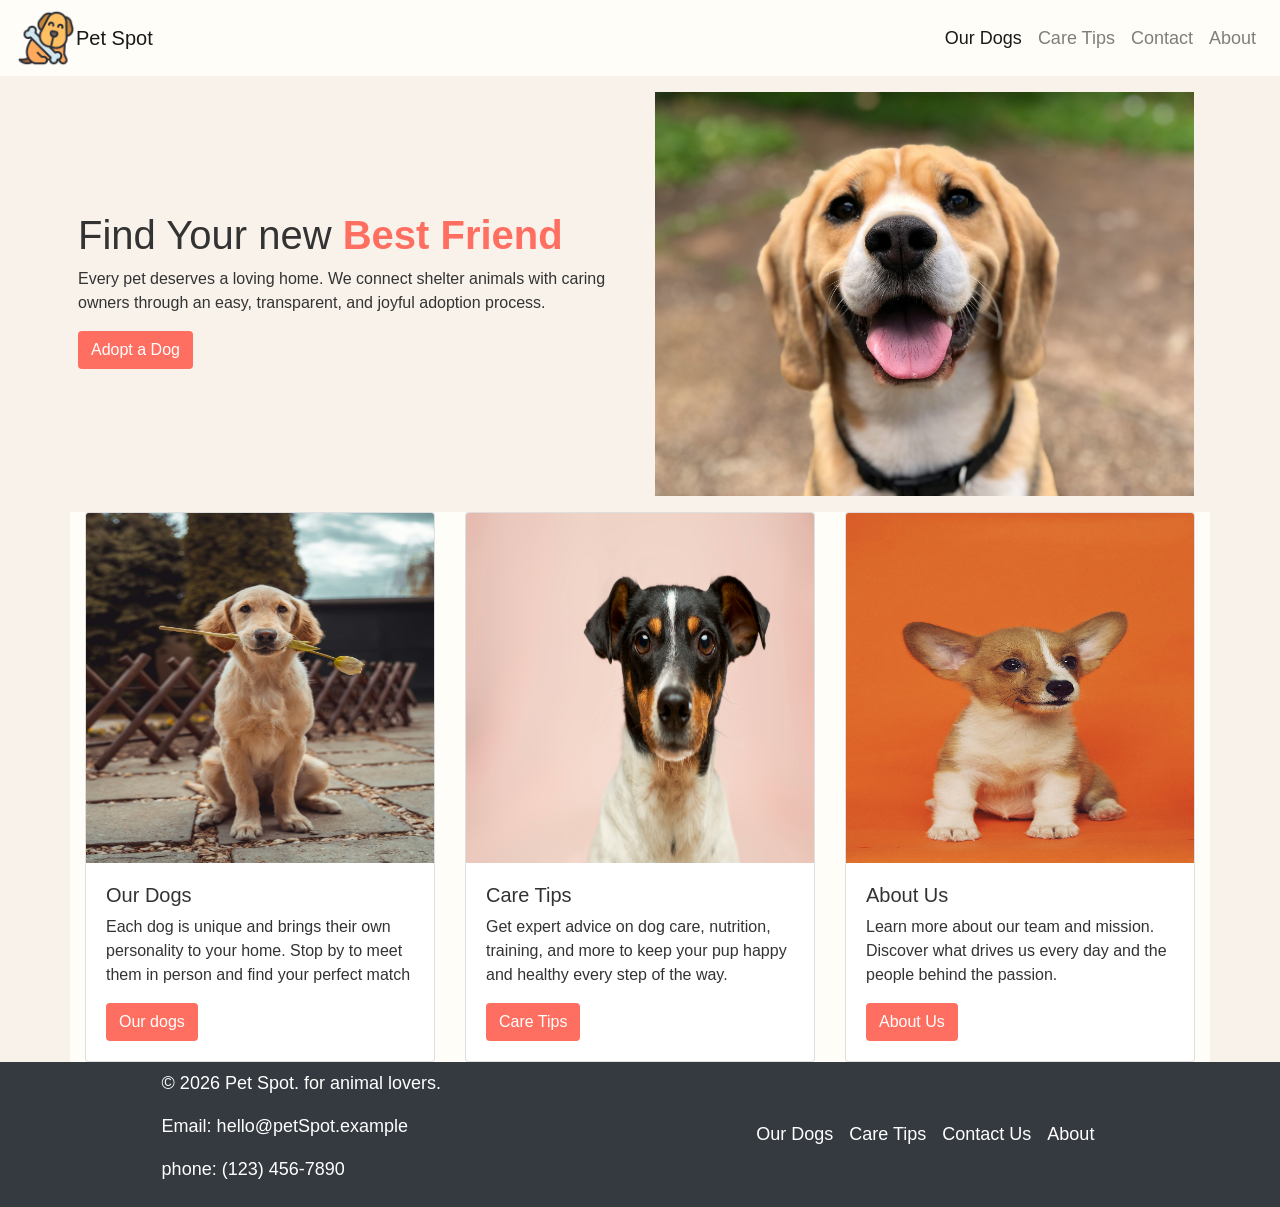
==== index.html @ 76439980 "initial bootstrap transition" ====
<html lang="en">
  <head>
    <meta charset="UTF-8" />
    <meta name="viewport" content="width=device-width, initial-scale=1.0" />
    <title>index</title>
    <meta name="author" content="Henry Blandon" />
    <meta
      name="description"
      content="people can adopt pets from our local pet shop. 
      we provide friendly service and healthy pets. 
      pets are trained for easy home adaptation. we have a variety of breeds available for adoption,
      including Pit Bulls, golden retrievers, and other popular breeds."
    />
    <meta
      name="keywords"
      content="pet, dogs , adoptions, puppies, dog food, dog grooming, best friends, companion"
    />
    <meta name="date created" content="2026-09-27" />
    <meta name="last updated" content="2026-09-27" />
    <link
      rel="stylesheet"
      href="https://cdn.jsdelivr.net/npm/bootstrap@4.4.1/dist/css/bootstrap.min.css"
      integrity="sha384-Vkoo8x4CGsO3+Hhxv8T/Q5PaXtkKtu6ug5TOeNV6gBiFeWPGFN9MuhOf23Q9Ifjh"
      crossorigin="anonymous"
    />
    <link rel="stylesheet" href="./css/global.css" />
    <link rel="stylesheet" href="./css/index.css" />
    <link
      rel="stylesheet"
      href="https://cdnjs.cloudflare.com/ajax/libs/animate.css/4.1.1/animate.min.css"
    />
  </head>
  <!-- The home page Assessed different page layouts and page structures using image placeholders.
Connections: The pages use a ref attribute to connect and facilitate navigation to the contact page and care tips.
Creating value: The page content empathizes with customers looking to adopt a pet.
Christian World View: The page content expresses the virtues of compassion and care.
 -->
  <body>
    <header id="share-nav"></header>
    <main>
      <!-- this section is the her section contains message on the left and picture onthe right -->
      <section class="container hero-section">
        <div class="row p-2">
          <div
            class="col-sm d-flex justify-content-center align-items-center hero-text"
          >
            <div class="row mb-2">
              <h1 id="scramble">
                <bold>Find Your new </bold
                ><span class="myspan">Best Friend</span>
              </h1>
              <p>
                Every pet deserves a loving home. We connect shelter animals
                with caring owners through an easy, transparent, and joyful
                adoption process.
              </p>
              <a class="btn" href="dogs.html">Adopt a Dog</a>
            </div>
          </div>
          <div class="col-sm p-2 justify-content-center align-items-center">
            <img
              class="hero-img"
              src="images/home_hero.jpg"
              alt="Dog photo for hero section"
            />
          </div>
        </div>
      </section>
      <!-- this section present main pages of the site in a card format -->
      <section class="container cards-section">
        <div class="card-deck my-media-query justify-content-center">
          <div class="card">
            <img src="images/card1.jpg" class="card-img-top img" alt="..." />
            <div class="card-body">
              <h5>Our Dogs</h5>
              <p class="card-text">
                Each dog is unique and brings their own personality to your
                home. Stop by to meet them in person and find your perfect match
              </p>
              <a href="./dogs.html" class="btn">Our dogs</a>
            </div>
          </div>

          <div class="card">
            <img src="images/card2.jpg" class="card-img-top img" alt="..." />
            <div class="card-body">
              <h5>Care Tips</h5>
              <p class="card-text">
                Get expert advice on dog care, nutrition, training, and more to
                keep your pup happy and healthy every step of the way.
              </p>
              <a href="./careTips.html" class="btn">Care Tips</a>
            </div>
          </div>

          <div class="card">
            <img src="images/card3.jpg" class="card-img-top img" alt="..." />
            <div class="card-body">
              <h5>About Us</h5>
              <p class="card-text">
                Learn more about our team and mission. Discover what drives us
                every day and the people behind the passion.
              </p>
              <a href="./about.html" class="btn">About Us</a>
            </div>
          </div>
        </div>
      </section>
    </main>
    <footer id="footernav"></footer>
    <script src="./js/componentLoader.js"></script>
    <script type="module" src="./js/index.js"></script>
    <script
      src="https://code.jquery.com/jquery-3.4.1.slim.min.js"
      integrity="sha384-J6qa4849blE2+poT4WnyKhv5vZF5SrPo0iEjwBvKU7imGFAV0wwj1yYfoRSJoZ+n"
      crossorigin="anonymous"
    ></script>
    <script
      src="https://cdn.jsdelivr.net/npm/popper.js@1.16.0/dist/umd/popper.min.js"
      integrity="sha384-Q6E9RHvbIyZFJoft+2mJbHaEWldlvI9IOYy5n3zV9zzTtmI3UksdQRVvoxMfooAo"
      crossorigin="anonymous"
    ></script>
    <script
      src="https://cdn.jsdelivr.net/npm/bootstrap@4.4.1/dist/js/bootstrap.min.js"
      integrity="sha384-wfSDF2E50Y2D1uUdj0O3uMBJnjuUD4Ih7YwaYd1iqfktj0Uod8GCExl3Og8ifwB6"
      crossorigin="anonymous"
    ></script>
  </body>
</html>
---- css/global.css ----
:root {
  --bs-primary: #ff5722;
}

body {
  background-color: #f8f2eb;
  color: #333;
}

.logo {
  width: 60px;
}

nav {
  font-size: 1.125rem;
}
footer,
.nav-footer li a {
  color: white;
}
---- css/index.css ----
/* first section  hero section*/

.hero-text {
  width: 100%;
}

.hero-img {
  width: 100%;
  height: 100%;
}

.hero-img:hover {
  filter: brightness(110%);
}

.hero-section a {
  text-decoration: none;
  color: white;
}

.myspan {
  color: #ff6f61;
  font-weight: bold;
  overflow: auto;
}

/* **************
card section 
*****************/

.cards-section {
  background-color: #fefdf8;
}
.btn {
  background-color: #ff6f61;
}
.img {
  width: 100%;
  height: 350px;
}
.img:hover {
  border: 2px solid red;
}

.cards-section a {
  text-decoration: none;
  color: white;
}

/* media query to make card column in medium size screen*/
@media (max-width: 767.98px) {
  .my-media-query {
    display: flex;
    flex-direction: column;
  }
}
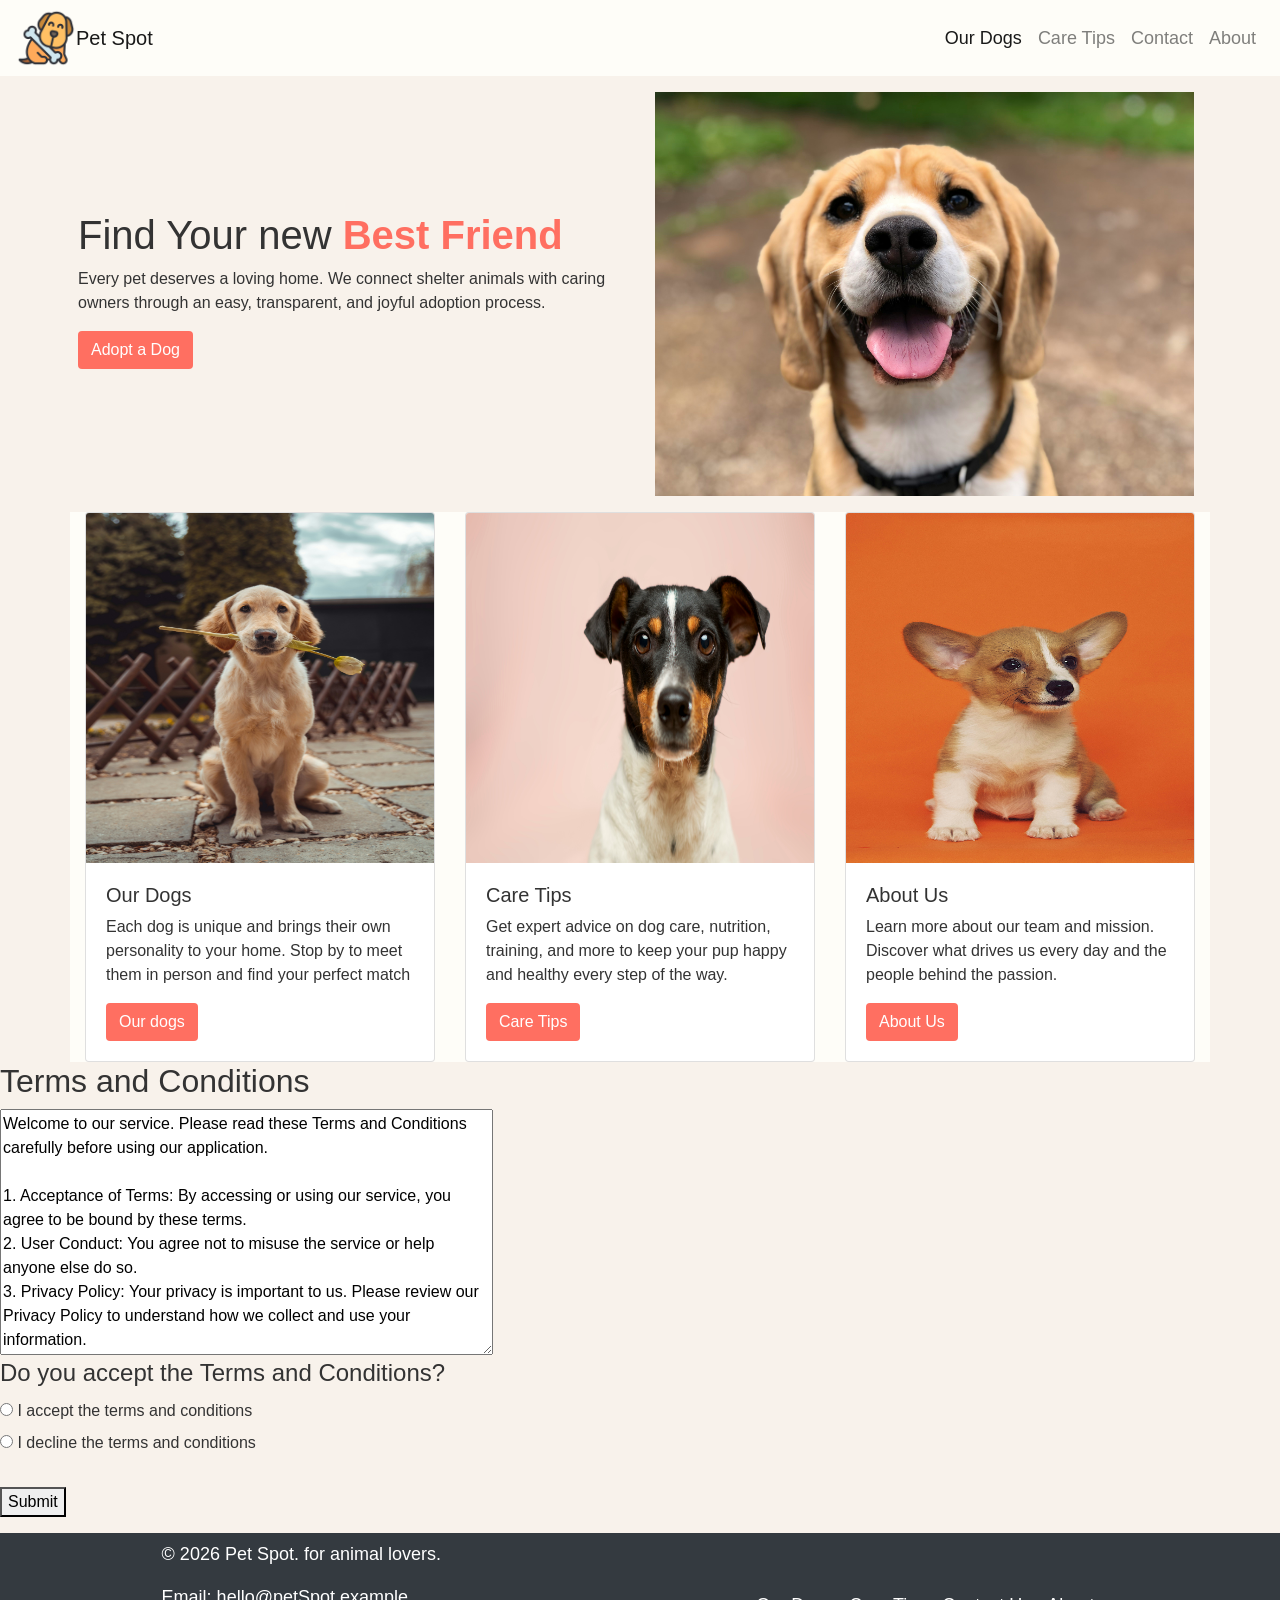
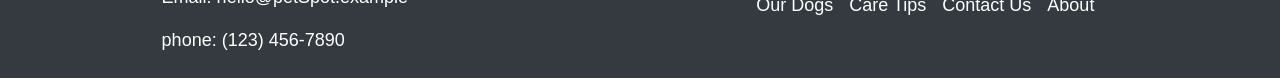
==== commit 01e72177: "added term and condition form and surrender a dog form to contact page" ====
--- a/index.html
+++ b/index.html
@@ -106,6 +106,52 @@
           </div>
         </div>
       </section>
+      <section>
+        <form>
+          <h2>Terms and Conditions</h2>
+
+          <div>
+            <textarea readonly rows="10" cols="50">
+Welcome to our service. Please read these Terms and Conditions carefully before using our application.
+
+1. Acceptance of Terms: By accessing or using our service, you agree to be bound by these terms.
+2. User Conduct: You agree not to misuse the service or help anyone else do so.
+3. Privacy Policy: Your privacy is important to us. Please review our Privacy Policy to understand how we collect and use your information.
+4. Termination: We reserve the right to suspend or terminate access to our service at any time without prior notice.
+    </textarea
+            >
+          </div>
+
+          <fieldset>
+            <legend>Do you accept the Terms and Conditions?</legend>
+
+            <div>
+              <input
+                type="radio"
+                id="accept"
+                name="terms_agreement"
+                value="accept"
+                required
+              />
+              <label for="accept">I accept the terms and conditions</label>
+            </div>
+
+            <div>
+              <input
+                type="radio"
+                id="decline"
+                name="terms_agreement"
+                value="decline"
+              />
+              <label for="decline">I decline the terms and conditions</label>
+            </div>
+          </fieldset>
+
+          <br />
+
+          <button type="submit">Submit</button>
+        </form>
+      </section>
     </main>
     <footer id="footernav"></footer>
     <script src="./js/componentLoader.js"></script>
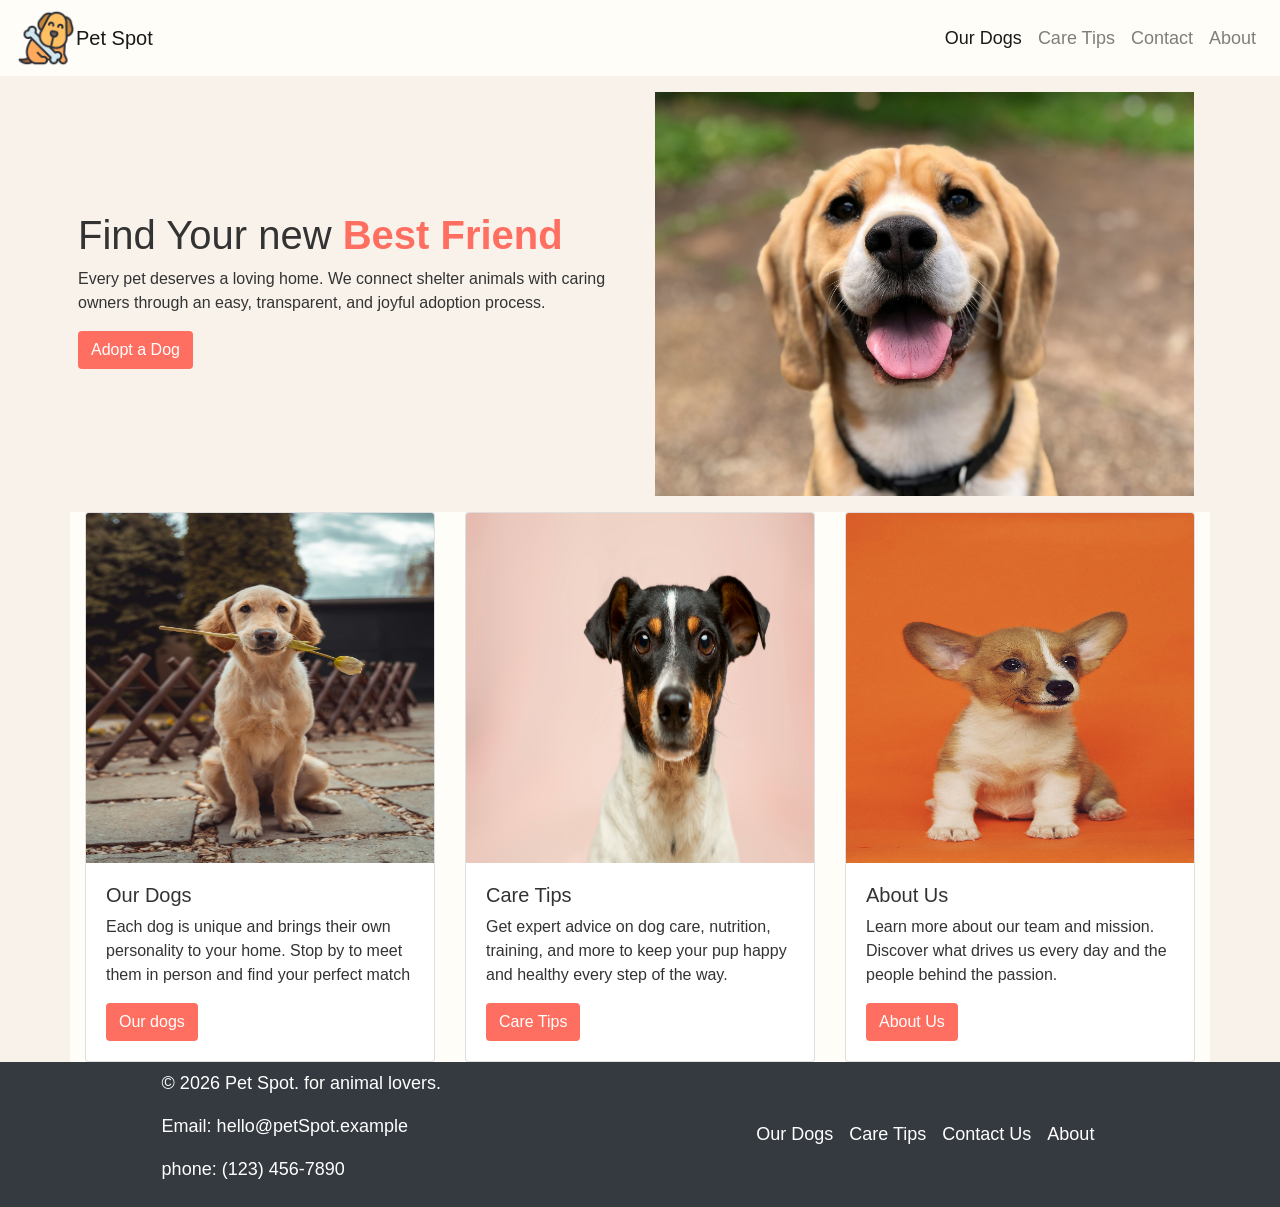
==== commit 3993983e: "deleted test form form index.html" ====
--- a/index.html
+++ b/index.html
@@ -106,52 +106,6 @@
           </div>
         </div>
       </section>
-      <section>
-        <form>
-          <h2>Terms and Conditions</h2>
-
-          <div>
-            <textarea readonly rows="10" cols="50">
-Welcome to our service. Please read these Terms and Conditions carefully before using our application.
-
-1. Acceptance of Terms: By accessing or using our service, you agree to be bound by these terms.
-2. User Conduct: You agree not to misuse the service or help anyone else do so.
-3. Privacy Policy: Your privacy is important to us. Please review our Privacy Policy to understand how we collect and use your information.
-4. Termination: We reserve the right to suspend or terminate access to our service at any time without prior notice.
-    </textarea
-            >
-          </div>
-
-          <fieldset>
-            <legend>Do you accept the Terms and Conditions?</legend>
-
-            <div>
-              <input
-                type="radio"
-                id="accept"
-                name="terms_agreement"
-                value="accept"
-                required
-              />
-              <label for="accept">I accept the terms and conditions</label>
-            </div>
-
-            <div>
-              <input
-                type="radio"
-                id="decline"
-                name="terms_agreement"
-                value="decline"
-              />
-              <label for="decline">I decline the terms and conditions</label>
-            </div>
-          </fieldset>
-
-          <br />
-
-          <button type="submit">Submit</button>
-        </form>
-      </section>
     </main>
     <footer id="footernav"></footer>
     <script src="./js/componentLoader.js"></script>
